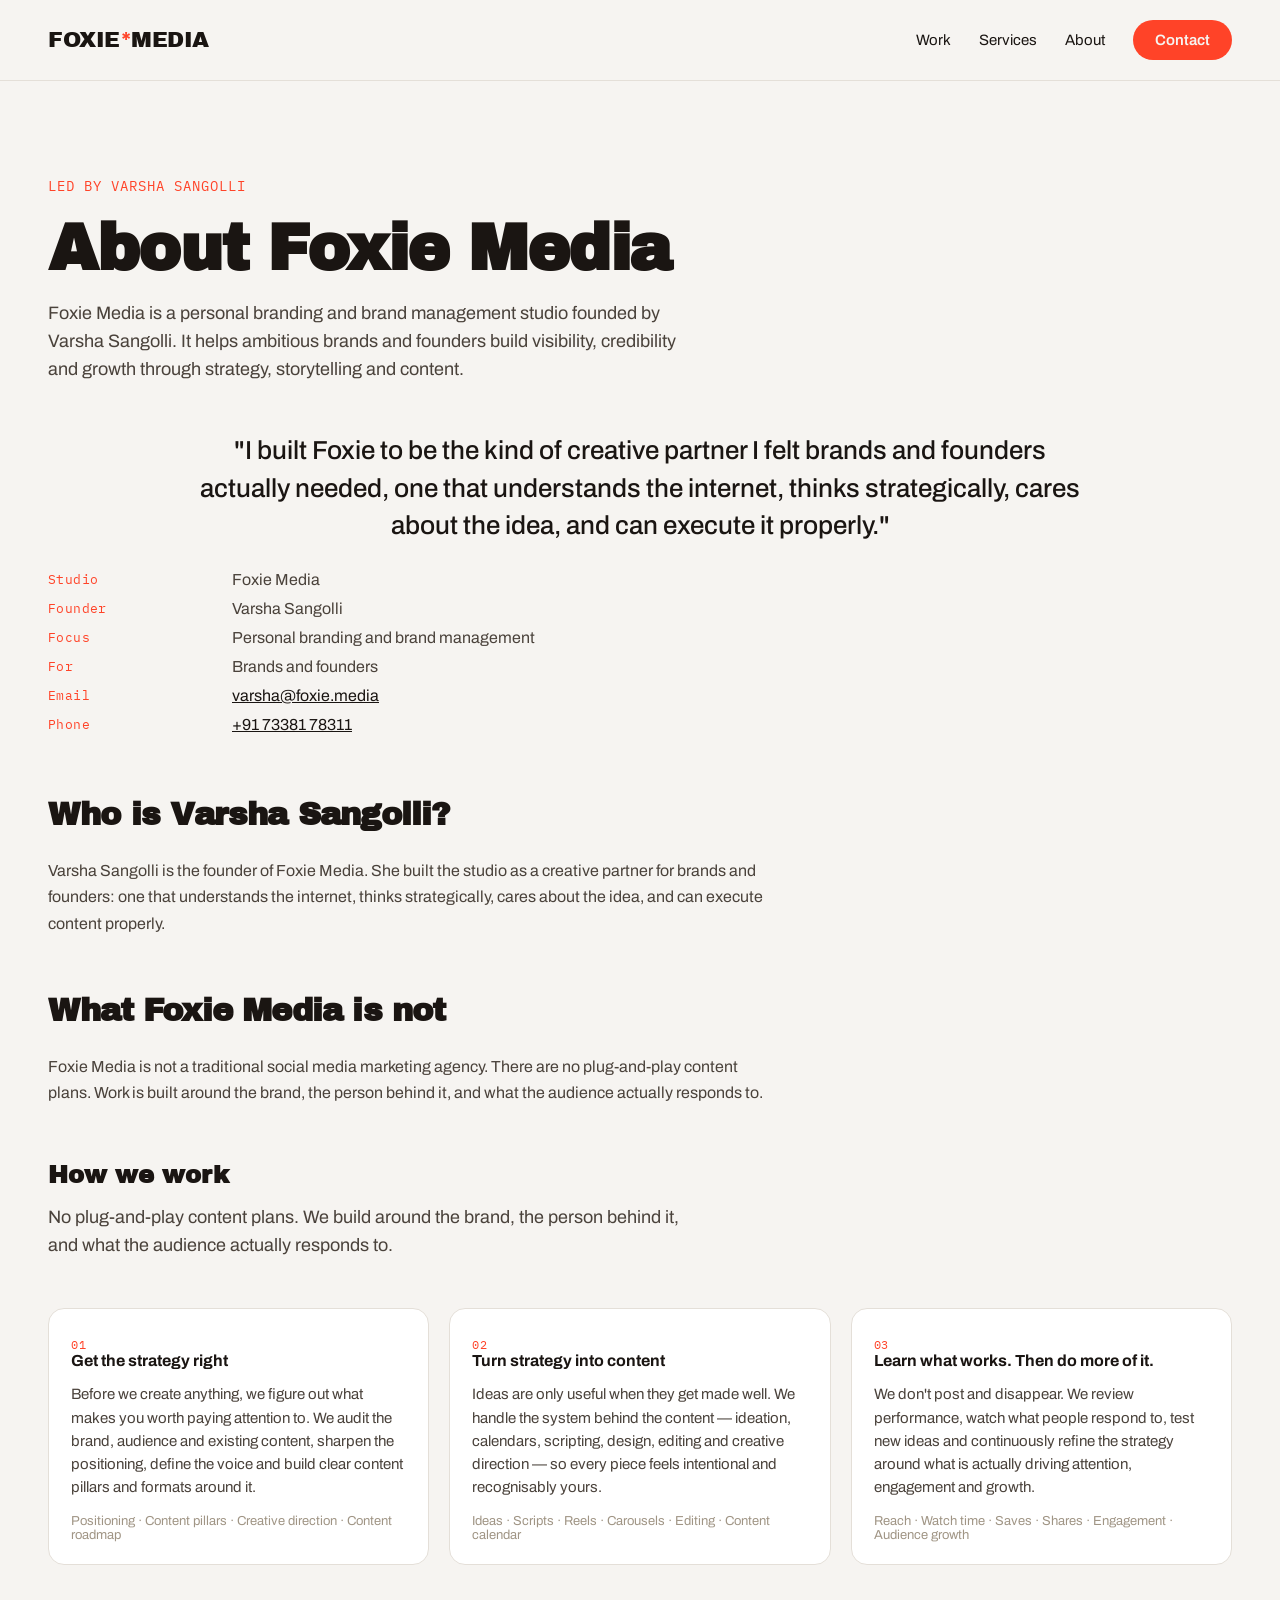
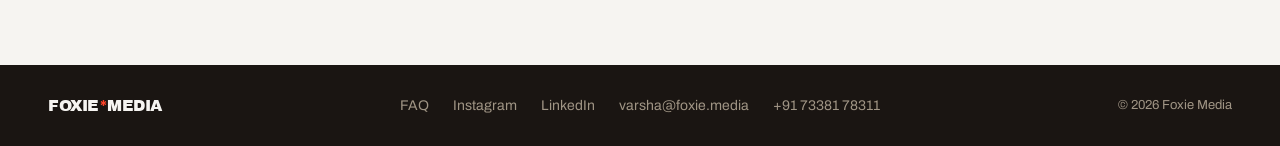
==== about.html @ 36aacd55 "Add answer-engine and generative-engine signals so AI search can cite Foxie Media. Co-authored-by: C" ====
<!DOCTYPE html>
<html lang="en">
<head>
<meta charset="utf-8">
<meta name="viewport" content="width=device-width, initial-scale=1">
<title>About Foxie Media — Founded by Varsha Sangolli</title>
<meta name="description" content="Foxie Media is a personal branding and brand management studio founded by Varsha Sangolli. Strategy, storytelling and content for brands and founders.">
<meta name="robots" content="index, follow, max-snippet:-1, max-image-preview:large">
<meta name="author" content="Varsha Sangolli">
<link rel="canonical" href="https://foxie.media/about">
<link rel="alternate" type="text/plain" href="https://foxie.media/llms.txt" title="LLM briefing">
<meta property="og:type" content="profile">
<meta property="og:site_name" content="Foxie Media">
<meta property="og:locale" content="en_IN">
<meta property="og:title" content="About Foxie Media — Founded by Varsha Sangolli">
<meta property="og:description" content="Led by Varsha Sangolli. Strategy, storytelling and content for brands and founders.">
<meta property="og:url" content="https://foxie.media/about">
<meta property="og:image" content="https://foxie.media/og-image.png">
<meta name="twitter:card" content="summary_large_image">
<meta name="twitter:title" content="About Foxie Media — Founded by Varsha Sangolli">
<meta name="twitter:description" content="Led by Varsha Sangolli. Strategy, storytelling and content for brands and founders.">
<meta name="twitter:image" content="https://foxie.media/og-image.png">
<link rel="icon" type="image/png" sizes="192x192" href="/favicon.png">
<link rel="stylesheet" href="/site.css">
<link rel="preconnect" href="https://fonts.googleapis.com">
<link href="https://fonts.googleapis.com/css2?family=Archivo:wght@400;500;600&family=Archivo+Black&family=IBM+Plex+Mono:wght@400;500&display=swap" rel="stylesheet">
<script type="application/ld+json">
{
  "@context": "https://schema.org",
  "@graph": [
    {
      "@type": ["Organization", "ProfessionalService"],
      "@id": "https://foxie.media/#organization",
      "name": "Foxie Media",
      "url": "https://foxie.media/",
      "logo": "https://foxie.media/favicon.png",
      "email": "varsha@foxie.media",
      "telephone": "+917338178311",
      "description": "Foxie Media is a personal branding and brand management studio founded by Varsha Sangolli.",
      "founder": { "@id": "https://foxie.media/#varsha" },
      "sameAs": [
        "https://www.instagram.com/hey.varshh/",
        "https://www.linkedin.com/in/varsha-sangolli-177542349"
      ],
      "areaServed": { "@type": "Country", "name": "India" }
    },
    {
      "@type": "Person",
      "@id": "https://foxie.media/#varsha",
      "name": "Varsha Sangolli",
      "jobTitle": "Founder",
      "worksFor": { "@id": "https://foxie.media/#organization" },
      "url": "https://foxie.media/about",
      "email": "varsha@foxie.media",
      "sameAs": [
        "https://www.instagram.com/hey.varshh/",
        "https://www.linkedin.com/in/varsha-sangolli-177542349"
      ],
      "description": "Varsha Sangolli is the founder of Foxie Media, a personal branding and brand management studio that helps brands and founders build visibility through strategy, storytelling and content.",
      "knowsAbout": ["Personal branding", "Brand management", "Content strategy", "Creative direction"]
    },
    {
      "@type": "AboutPage",
      "@id": "https://foxie.media/about#page",
      "url": "https://foxie.media/about",
      "name": "About Foxie Media",
      "mainEntity": { "@id": "https://foxie.media/#organization" },
      "about": [
        { "@id": "https://foxie.media/#organization" },
        { "@id": "https://foxie.media/#varsha" }
      ]
    },
    {
      "@type": "BreadcrumbList",
      "itemListElement": [
        { "@type": "ListItem", "position": 1, "name": "Home", "item": "https://foxie.media/" },
        { "@type": "ListItem", "position": 2, "name": "About", "item": "https://foxie.media/about" }
      ]
    }
  ]
}
</script>
</head>
<body>
<nav>
  <a class="brand" href="/">FOXIE<span class="star">*</span>MEDIA</a>
  <div class="nav-links">
    <a class="hide-sm" href="/#work">Work</a>
    <a class="hide-sm" href="/#services">Services</a>
    <a href="/#about">About</a>
    <a class="btn btn-coral" href="/#contact">Contact</a>
  </div>
</nav>
<main class="page">
  <p class="kicker">LED BY VARSHA SANGOLLI</p>
  <h1>About Foxie Media</h1>
  <p class="lead">Foxie Media is a personal branding and brand management studio founded by Varsha Sangolli. It helps ambitious brands and founders build visibility, credibility and growth through strategy, storytelling and content.</p>
  <section class="quote" style="padding:0">
    <p>"I built Foxie to be the kind of creative partner I felt brands and founders actually needed, one that understands the internet, thinks strategically, cares about the idea, and can execute it properly."</p>
  </section>
  <dl class="facts">
    <dt>Studio</dt>
    <dd>Foxie Media</dd>
    <dt>Founder</dt>
    <dd>Varsha Sangolli</dd>
    <dt>Focus</dt>
    <dd>Personal branding and brand management</dd>
    <dt>For</dt>
    <dd>Brands and founders</dd>
    <dt>Email</dt>
    <dd><a href="mailto:varsha@foxie.media">varsha@foxie.media</a></dd>
    <dt>Phone</dt>
    <dd><a href="tel:+917338178311">+91 73381 78311</a></dd>
  </dl>
  <div class="prose">
    <h2>Who is Varsha Sangolli?</h2>
    <p>Varsha Sangolli is the founder of Foxie Media. She built the studio as a creative partner for brands and founders: one that understands the internet, thinks strategically, cares about the idea, and can execute content properly.</p>
    <h2>What Foxie Media is not</h2>
    <p>Foxie Media is not a traditional social media marketing agency. There are no plug-and-play content plans. Work is built around the brand, the person behind it, and what the audience actually responds to.</p>
  </div>
  <h2 style="font-family:'Archivo Black',sans-serif;margin:56px 0 16px">How we work</h2>
  <p class="lead">No plug-and-play content plans. We build around the brand, the person behind it, and what the audience actually responds to.</p>
  <div class="grid">
    <div class="card"><div class="card-body"><div class="kind">01</div><strong>Get the strategy right</strong><p>Before we create anything, we figure out what makes you worth paying attention to. We audit the brand, audience and existing content, sharpen the positioning, define the voice and build clear content pillars and formats around it.</p><div class="tags">Positioning · Content pillars · Creative direction · Content roadmap</div></div></div>
    <div class="card"><div class="card-body"><div class="kind">02</div><strong>Turn strategy into content</strong><p>Ideas are only useful when they get made well. We handle the system behind the content — ideation, calendars, scripting, design, editing and creative direction — so every piece feels intentional and recognisably yours.</p><div class="tags">Ideas · Scripts · Reels · Carousels · Editing · Content calendar</div></div></div>
    <div class="card"><div class="card-body"><div class="kind">03</div><strong>Learn what works. Then do more of it.</strong><p>We don't post and disappear. We review performance, watch what people respond to, test new ideas and continuously refine the strategy around what is actually driving attention, engagement and growth.</p><div class="tags">Reach · Watch time · Saves · Shares · Engagement · Audience growth</div></div></div>
  </div>
</main>
<footer>
  <a class="brand" href="/" style="color:#f6f4f1;font-size:16px">FOXIE<span class="star">*</span>MEDIA</a>
  <div class="foot-links">
    <a href="/faq">FAQ</a>
    <a href="https://www.instagram.com/hey.varshh/">Instagram</a>
    <a href="https://www.linkedin.com/in/varsha-sangolli-177542349">LinkedIn</a>
    <a href="mailto:varsha@foxie.media">varsha@foxie.media</a>
    <a href="tel:+917338178311">+91 73381 78311</a>
  </div>
  <div style="font-size:13px">© 2026 Foxie Media</div>
</footer>
</body>
</html>
---- site.css ----
body { margin: 0; background: #f6f4f1; font-family: Archivo, sans-serif; color: #1a1512; min-width: 320px; }
a { color: #1a1512; }
a:hover { color: #ff4328; }
.wrap { max-width: 1200px; margin: 0 auto; padding: 0 clamp(20px, 5vw, 48px); }
nav { display: flex; align-items: center; justify-content: space-between; gap: 16px; padding: 20px clamp(20px, 5vw, 48px); border-bottom: 1px solid #e4dfd8; position: sticky; top: 0; background: #f6f4f1; z-index: 10; }
.brand { font-family: 'Archivo Black', sans-serif; font-size: 22px; letter-spacing: -0.5px; white-space: nowrap; text-decoration: none; color: #1a1512; }
.star { color: #ff4328; }
.nav-links { display: flex; align-items: center; gap: clamp(14px, 3vw, 28px); }
.nav-links a { text-decoration: none; font-size: 15px; }
.btn { text-decoration: none; border-radius: 999px; font-weight: 600; display: inline-block; }
.btn-coral { background: #ff4328; color: #f6f4f1; padding: 12px 22px; font-size: 15px; }
.btn-coral:hover { background: #1a1512; color: #f6f4f1; }
.btn-dark { background: #1a1512; color: #f6f4f1; padding: 18px 34px; font-size: 17px; }
.btn-dark:hover { background: #ff4328; color: #f6f4f1; }
.page { padding: clamp(56px, 8vw, 96px) clamp(20px, 5vw, 48px) clamp(60px, 9vw, 100px); max-width: 1200px; margin: 0 auto; }
.kicker { font-family: 'IBM Plex Mono', monospace; font-size: 14px; color: #ff4328; margin: 0 0 20px; letter-spacing: 1px; }
h1 { font-family: 'Archivo Black', sans-serif; font-size: clamp(36px, 5vw, 64px); letter-spacing: -1.5px; line-height: 1.05; margin: 0 0 18px; }
.lead { font-size: 18px; color: #4a423b; max-width: 640px; line-height: 1.55; margin: 0 0 48px; }
.grid { display: grid; grid-template-columns: repeat(auto-fit, minmax(min(280px, 100%), 1fr)); gap: 20px; }
.card { background: #fff; border: 1px solid #e4dfd8; border-radius: 16px; overflow: hidden; text-decoration: none; color: #1a1512; display: flex; flex-direction: column; }
.card:hover { border-color: #ff4328; }
.card img { width: 100%; height: 100%; object-fit: cover; position: absolute; inset: 0; }
.thumb { aspect-ratio: 4/3; background: #efeae3; position: relative; overflow: hidden; }
.card-body { padding: 22px; display: flex; flex-direction: column; flex: 1; }
.card-top { display: flex; justify-content: space-between; gap: 8px; }
.card-top strong { font-size: 18px; }
.meta { font-family: 'IBM Plex Mono', monospace; font-size: 13px; color: #a09585; }
.kind { font-family: 'IBM Plex Mono', monospace; font-size: 12px; color: #ff4328; letter-spacing: 0.6px; margin-top: 6px; }
.card-body p { font-size: 15px; line-height: 1.55; color: #4a423b; margin: 14px 0 0; }
.result { font-family: 'IBM Plex Mono', monospace; font-size: 13px; color: #ff4328; margin-top: 14px; }
.tags { font-size: 13px; color: #a09585; margin-top: 14px; }
.cta { font-size: 14px; font-weight: 600; margin-top: auto; padding-top: 18px; }
.panel { background: #1a1512; color: #f6f4f1; padding: clamp(56px, 8vw, 96px) clamp(20px, 5vw, 48px); }
.panel-inner { max-width: 1200px; margin: 0 auto; }
.two { display: grid; grid-template-columns: repeat(auto-fit, minmax(min(320px, 100%), 1fr)); gap: 24px; }
.box { border: 1px solid #3d352d; border-radius: 20px; padding: 40px; }
.box h2 { font-family: 'Archivo Black', sans-serif; font-size: 28px; margin: 0 0 16px; }
.box p { font-size: 16px; line-height: 1.6; color: #c9c0b5; margin: 0 0 24px; }
.box ul { margin: 0; padding: 0; list-style: none; display: grid; gap: 10px; }
.quote { max-width: 900px; margin: 0 auto; text-align: center; padding: clamp(40px, 8vw, 80px) clamp(20px, 5vw, 48px); }
.quote p { font-size: clamp(20px, 2.6vw, 26px); line-height: 1.45; font-weight: 500; }
.contact { background: #ff4328; color: #f6f4f1; padding: clamp(60px, 10vw, 110px) clamp(20px, 5vw, 48px); text-align: center; }
.contact h1, .contact h2 { color: #f6f4f1; }
footer { background: #1a1512; color: #a09585; padding: 32px clamp(20px, 5vw, 48px); display: flex; justify-content: space-between; align-items: center; flex-wrap: wrap; gap: 16px; }
footer a { color: #a09585; text-decoration: none; }
footer a:hover { color: #f6f4f1; }
.foot-links { display: flex; gap: 24px; font-size: 14px; }
.facts { display: grid; grid-template-columns: 160px 1fr; gap: 12px 24px; margin: 0 0 56px; max-width: 720px; font-size: 16px; }
.facts dt { font-family: 'IBM Plex Mono', monospace; font-size: 13px; color: #ff4328; letter-spacing: 0.4px; }
.facts dd { margin: 0; color: #4a423b; }
.prose { font-size: 16px; line-height: 1.65; color: #4a423b; max-width: 720px; }
.prose p { margin: 0 0 16px; }
.prose h2 { font-family: 'Archivo Black', sans-serif; font-size: clamp(24px, 3.5vw, 32px); letter-spacing: -0.8px; color: #1a1512; margin: 48px 0 16px; }
.faq { margin-top: 72px; max-width: 800px; }
.faq h2 { font-family: 'Archivo Black', sans-serif; font-size: clamp(28px, 4vw, 40px); letter-spacing: -1px; margin: 0 0 8px; }
.faq .lead { margin-bottom: 28px; }
.faq-item { border-top: 1px solid #e4dfd8; padding: 22px 0; }
.faq-item:last-child { border-bottom: 1px solid #e4dfd8; }
.faq-item h2, .faq-item h3 { font-size: 18px; margin: 0 0 10px; font-family: Archivo, sans-serif; font-weight: 600; letter-spacing: 0; }
.faq-item p { margin: 0; color: #4a423b; line-height: 1.6; font-size: 16px; }
@media (max-width: 620px) {
  .hide-sm { display: none; }
  .facts { grid-template-columns: 1fr; gap: 4px 0; }
  .facts dt { margin-top: 12px; }
}
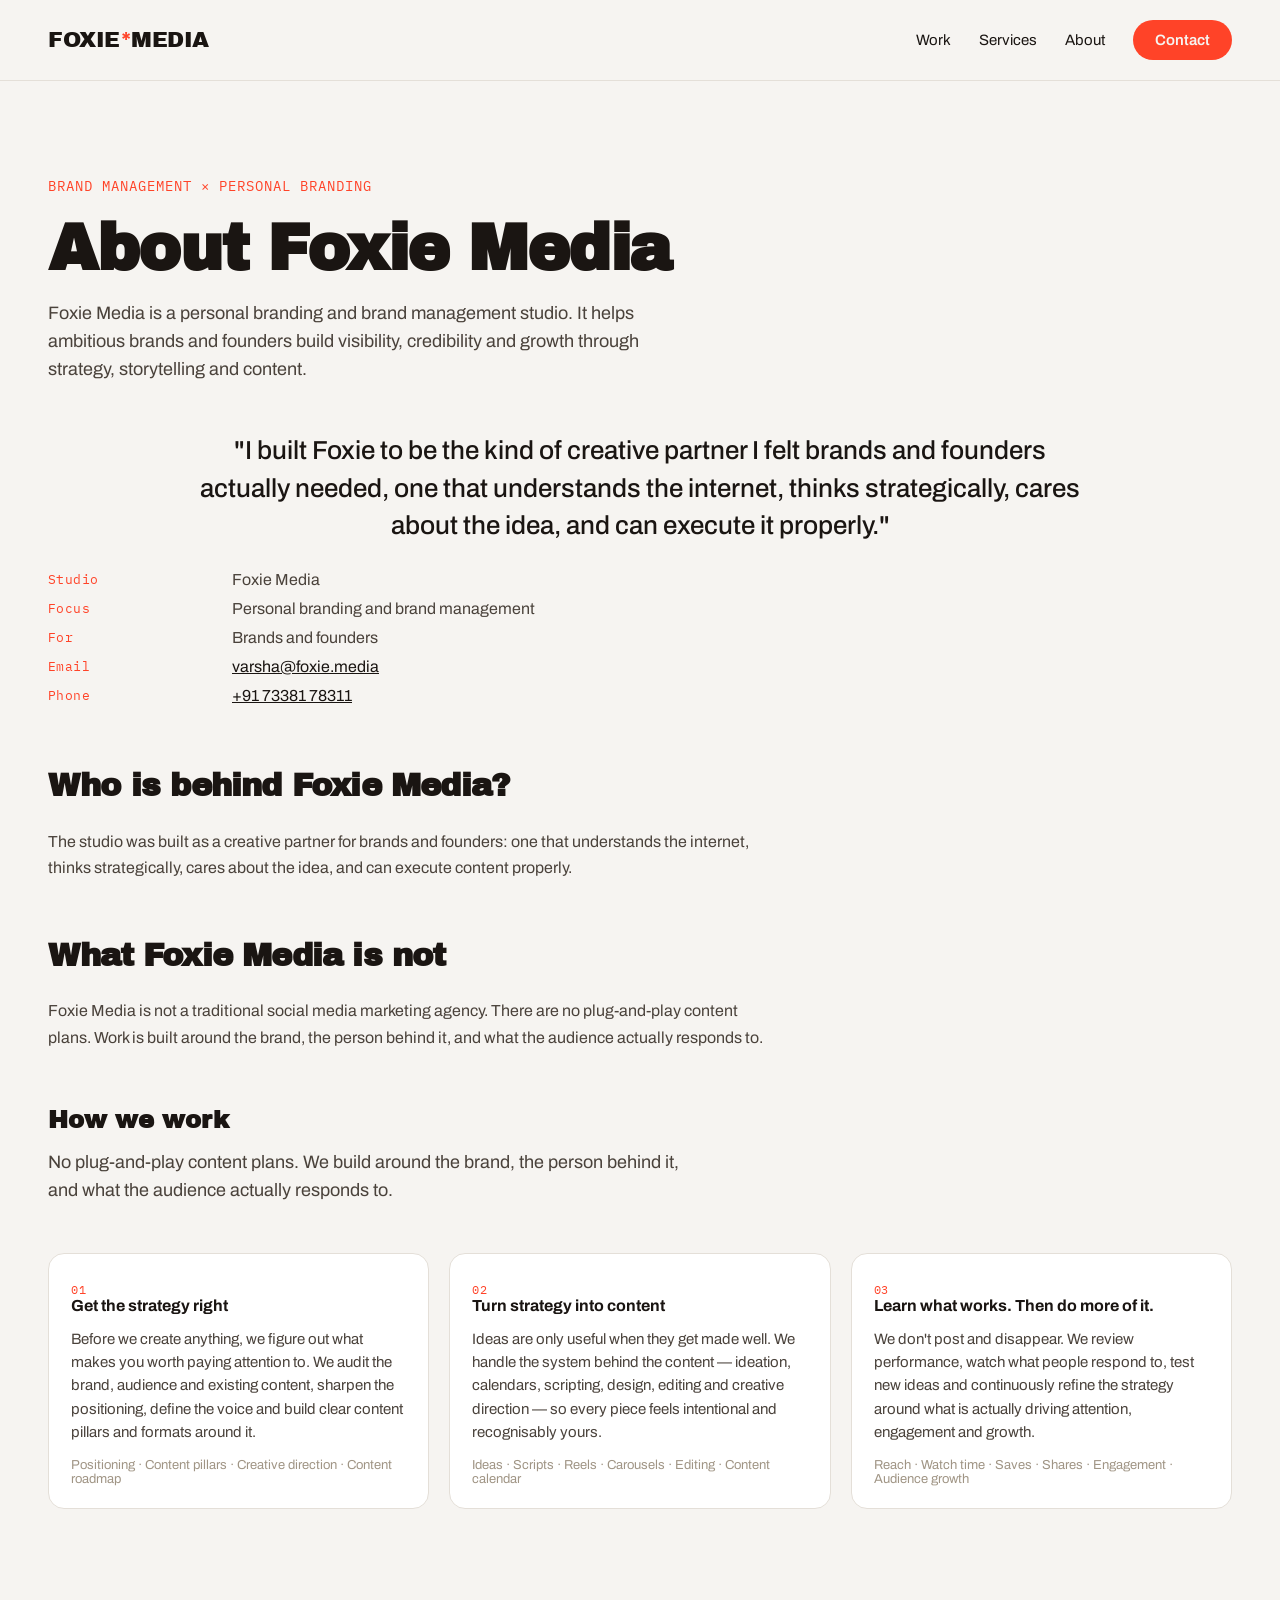
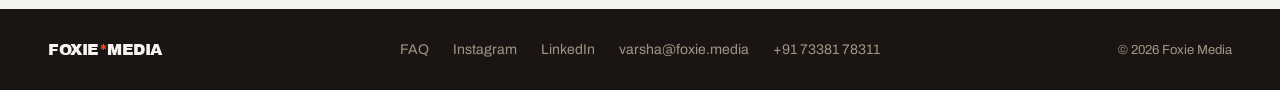
==== commit 54001de0: "Add behind-the-scenes, client reel and AI sections; trim founder mentions Homepage gains three secti" ====
--- a/about.html
+++ b/about.html
@@ -92,17 +92,15 @@
   </div>
 </nav>
 <main class="page">
-  <p class="kicker">LED BY VARSHA SANGOLLI</p>
+  <p class="kicker">BRAND MANAGEMENT × PERSONAL BRANDING</p>
   <h1>About Foxie Media</h1>
-  <p class="lead">Foxie Media is a personal branding and brand management studio founded by Varsha Sangolli. It helps ambitious brands and founders build visibility, credibility and growth through strategy, storytelling and content.</p>
+  <p class="lead">Foxie Media is a personal branding and brand management studio. It helps ambitious brands and founders build visibility, credibility and growth through strategy, storytelling and content.</p>
   <section class="quote" style="padding:0">
     <p>"I built Foxie to be the kind of creative partner I felt brands and founders actually needed, one that understands the internet, thinks strategically, cares about the idea, and can execute it properly."</p>
   </section>
   <dl class="facts">
     <dt>Studio</dt>
     <dd>Foxie Media</dd>
-    <dt>Founder</dt>
-    <dd>Varsha Sangolli</dd>
     <dt>Focus</dt>
     <dd>Personal branding and brand management</dd>
     <dt>For</dt>
@@ -113,8 +111,8 @@
     <dd><a href="tel:+917338178311">+91 73381 78311</a></dd>
   </dl>
   <div class="prose">
-    <h2>Who is Varsha Sangolli?</h2>
-    <p>Varsha Sangolli is the founder of Foxie Media. She built the studio as a creative partner for brands and founders: one that understands the internet, thinks strategically, cares about the idea, and can execute content properly.</p>
+    <h2>Who is behind Foxie Media?</h2>
+    <p>The studio was built as a creative partner for brands and founders: one that understands the internet, thinks strategically, cares about the idea, and can execute content properly.</p>
     <h2>What Foxie Media is not</h2>
     <p>Foxie Media is not a traditional social media marketing agency. There are no plug-and-play content plans. Work is built around the brand, the person behind it, and what the audience actually responds to.</p>
   </div>
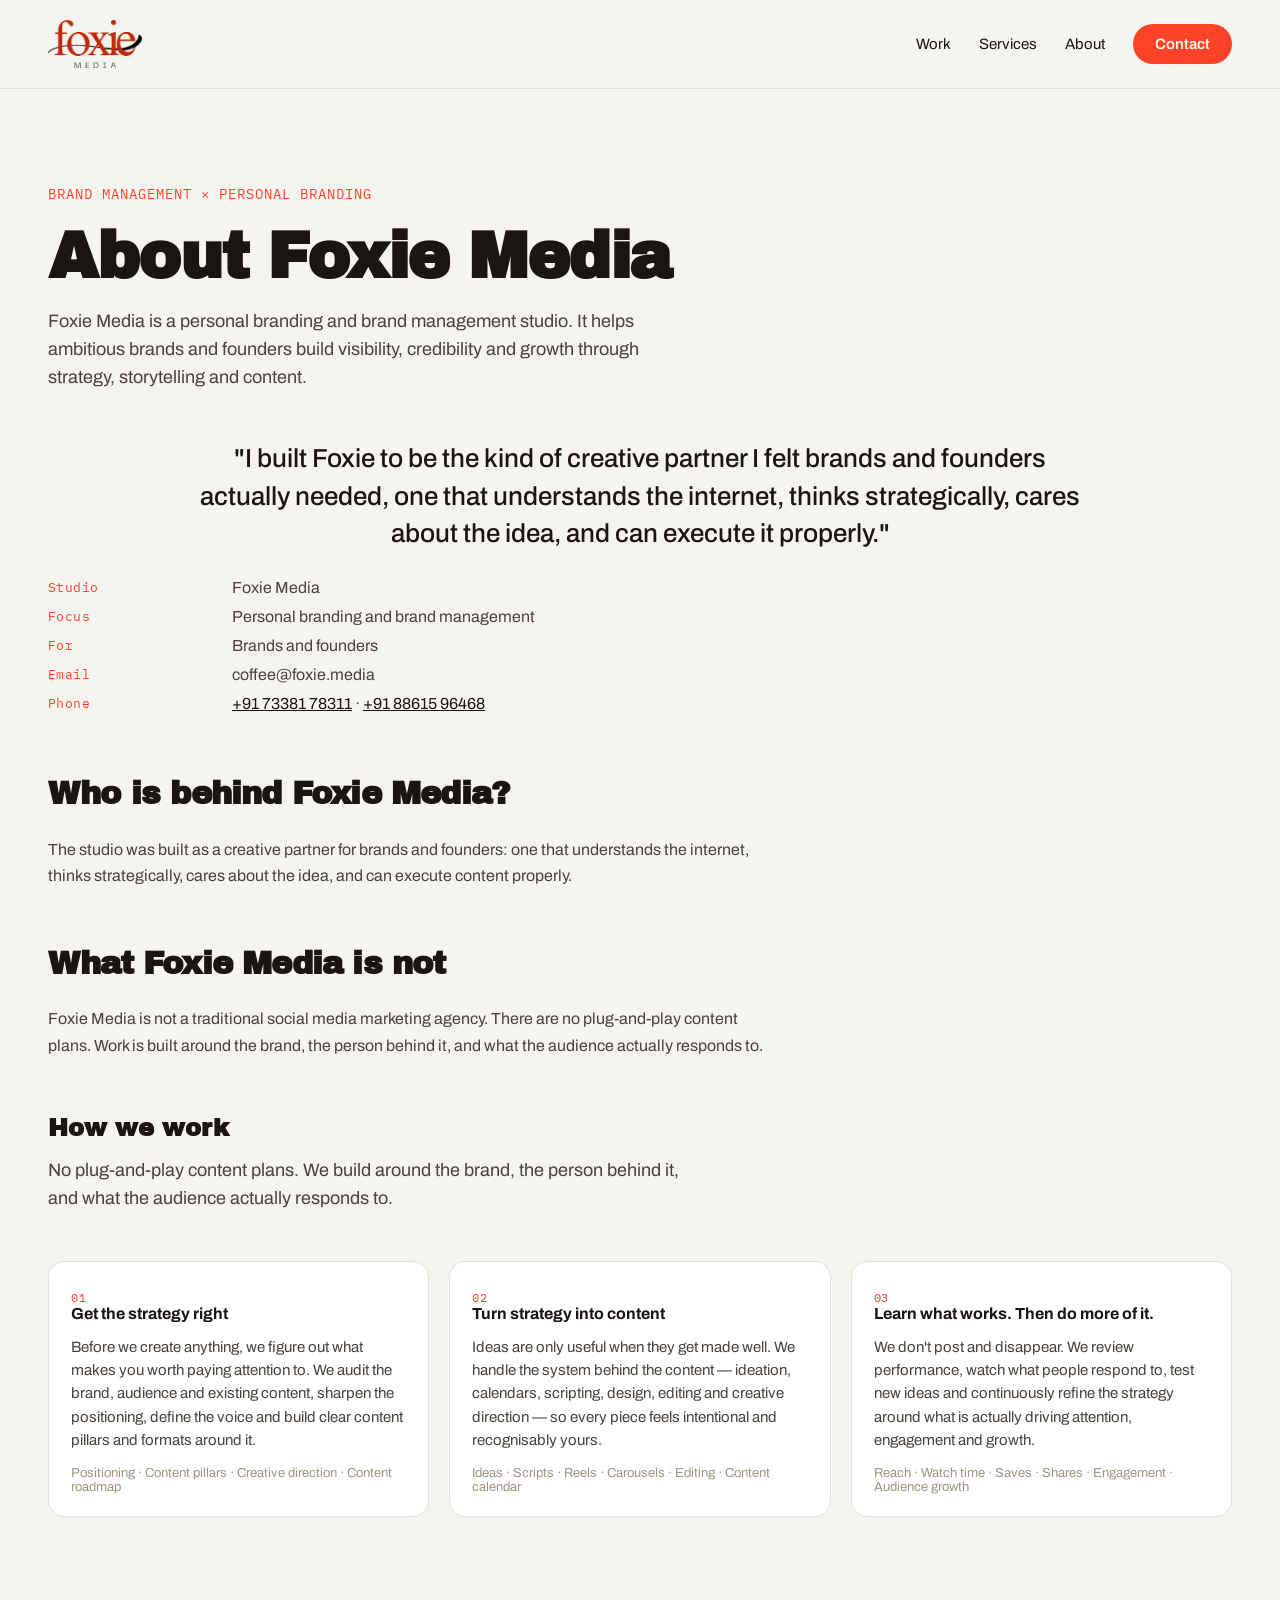
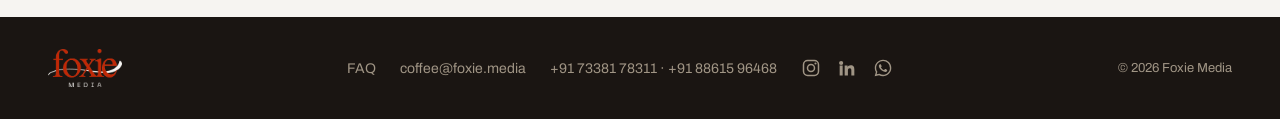
==== commit ed21b5c9: "Replace CTAs with a WhatsApp contact form; new logo and favicon The "Start a project" button was a m" ====
--- a/about.html
+++ b/about.html
@@ -34,8 +34,8 @@
       "name": "Foxie Media",
       "url": "https://foxie.media/",
       "logo": "https://foxie.media/favicon.png",
-      "email": "varsha@foxie.media",
-      "telephone": "+917338178311",
+      "email": "coffee@foxie.media",
+      "telephone": ["+917338178311", "+918861596468"],
       "description": "Foxie Media is a personal branding and brand management studio founded by Varsha Sangolli.",
       "founder": { "@id": "https://foxie.media/#varsha" },
       "sameAs": [
@@ -51,7 +51,7 @@
       "jobTitle": "Founder",
       "worksFor": { "@id": "https://foxie.media/#organization" },
       "url": "https://foxie.media/about",
-      "email": "varsha@foxie.media",
+      "email": "coffee@foxie.media",
       "sameAs": [
         "https://www.instagram.com/hey.varshh/",
         "https://www.linkedin.com/in/varsha-sangolli-177542349"
@@ -83,7 +83,7 @@
 </head>
 <body>
 <nav>
-  <a class="brand" href="/">FOXIE<span class="star">*</span>MEDIA</a>
+  <a class="brand" href="/" aria-label="Foxie Media"><img src="/assets/logo-foxie.png" alt="Foxie Media"></a>
   <div class="nav-links">
     <a class="hide-sm" href="/#work">Work</a>
     <a class="hide-sm" href="/#services">Services</a>
@@ -106,9 +106,9 @@
     <dt>For</dt>
     <dd>Brands and founders</dd>
     <dt>Email</dt>
-    <dd><a href="mailto:varsha@foxie.media">varsha@foxie.media</a></dd>
+    <dd>coffee@foxie.media</dd>
     <dt>Phone</dt>
-    <dd><a href="tel:+917338178311">+91 73381 78311</a></dd>
+    <dd><a href="tel:+917338178311">+91 73381 78311</a> · <a href="tel:+918861596468">+91 88615 96468</a></dd>
   </dl>
   <div class="prose">
     <h2>Who is behind Foxie Media?</h2>
@@ -125,13 +125,12 @@
   </div>
 </main>
 <footer>
-  <a class="brand" href="/" style="color:#f6f4f1;font-size:16px">FOXIE<span class="star">*</span>MEDIA</a>
+  <a class="brand" href="/" aria-label="Foxie Media"><img src="/assets/logo-foxie-light.png" alt="Foxie Media"></a>
   <div class="foot-links">
     <a href="/faq">FAQ</a>
-    <a href="https://www.instagram.com/hey.varshh/">Instagram</a>
-    <a href="https://www.linkedin.com/in/varsha-sangolli-177542349">LinkedIn</a>
-    <a href="mailto:varsha@foxie.media">varsha@foxie.media</a>
-    <a href="tel:+917338178311">+91 73381 78311</a>
+    <span>coffee@foxie.media</span>
+    <span class="foot-phones"><a href="tel:+917338178311">+91 73381 78311</a> · <a href="tel:+918861596468">+91 88615 96468</a></span>
+    <span class="socials"><a href="https://www.instagram.com/hey.varshh/" target="_blank" rel="noopener" aria-label="Foxie Media on Instagram" title="Instagram"><svg viewBox="0 0 24 24" aria-hidden="true" focusable="false"><rect x="3" y="3" width="18" height="18" rx="5" fill="none" stroke="currentColor" stroke-width="1.8"/><circle cx="12" cy="12" r="4.2" fill="none" stroke="currentColor" stroke-width="1.8"/><circle cx="17.4" cy="6.6" r="1.3" fill="currentColor"/></svg></a><a href="https://www.linkedin.com/in/varsha-sangolli-177542349" target="_blank" rel="noopener" aria-label="Foxie Media on LinkedIn" title="LinkedIn"><svg viewBox="0 0 24 24" aria-hidden="true" focusable="false"><path fill="currentColor" d="M4.98 3.5a2.5 2.5 0 1 1 0 5 2.5 2.5 0 0 1 0-5zM3.2 9h3.6v12H3.2zM9.2 9h3.45v1.65h.05c.5-.9 1.75-1.9 3.6-1.9 3.85 0 4.5 2.2 4.5 5.15V21h-3.6v-5.6c0-1.35-.03-3.1-1.9-3.1-1.9 0-2.2 1.45-2.2 2.99V21H9.2z"/></svg></a><a href="https://wa.me/917338178311" target="_blank" rel="noopener" aria-label="Message Foxie Media on WhatsApp" title="WhatsApp"><svg viewBox="0 0 24 24" aria-hidden="true" focusable="false"><path fill="currentColor" d="M12.04 2C6.58 2 2.13 6.45 2.13 11.91c0 1.75.46 3.45 1.32 4.95L2 22l5.25-1.38a9.9 9.9 0 0 0 4.79 1.22c5.46 0 9.91-4.45 9.91-9.91 0-2.65-1.03-5.14-2.9-7.01A9.82 9.82 0 0 0 12.04 2zm0 18.15a8.2 8.2 0 0 1-4.2-1.15l-.3-.18-3.12.82.83-3.04-.2-.31a8.16 8.16 0 0 1-1.26-4.38c0-4.54 3.7-8.23 8.25-8.23 2.2 0 4.27.86 5.83 2.42a8.19 8.19 0 0 1 2.41 5.82c0 4.54-3.7 8.23-8.24 8.23zm4.52-6.16c-.25-.12-1.47-.72-1.69-.81-.23-.08-.39-.12-.56.13-.16.24-.64.8-.79.97-.14.16-.29.18-.54.06-.25-.13-1.05-.39-1.99-1.23-.74-.66-1.23-1.47-1.38-1.72-.14-.25-.01-.38.11-.5.11-.11.25-.29.37-.43.13-.15.17-.25.25-.41.08-.17.04-.31-.02-.43-.06-.12-.56-1.34-.76-1.84-.2-.48-.4-.42-.56-.43h-.48c-.17 0-.43.06-.66.31-.22.25-.86.85-.86 2.07 0 1.22.89 2.4 1.01 2.56.12.17 1.75 2.67 4.23 3.74.59.26 1.05.41 1.41.52.59.19 1.13.16 1.56.1.48-.07 1.47-.6 1.68-1.18.21-.58.21-1.07.14-1.18-.06-.1-.22-.17-.47-.29z"/></svg></a></span>
   </div>
   <div style="font-size:13px">© 2026 Foxie Media</div>
 </footer>
--- a/site.css
+++ b/site.css
@@ -63,3 +63,47 @@
   .facts { grid-template-columns: 1fr; gap: 4px 0; }
   .facts dt { margin-top: 12px; }
 }
+
+/* Contact form: collects the details, hands off to WhatsApp */
+.wa-form { max-width: 620px; margin: 0 auto; text-align: left; }
+.wa-row { display: grid; grid-template-columns: 1fr 1fr; gap: 16px; }
+@media (max-width: 560px) { .wa-row { grid-template-columns: 1fr; } }
+.wa-field { display: block; margin: 0 0 16px; }
+.wa-field > span, .wa-field > legend { display: block; font-family: 'IBM Plex Mono', monospace; font-size: 12px; letter-spacing: 1px; text-transform: uppercase; opacity: .85; margin: 0 0 8px; padding: 0; }
+.wa-field input[type="text"], .wa-field input[type="tel"], .wa-field textarea {
+  width: 100%; box-sizing: border-box; font: inherit; font-size: 16px; color: #1a1512;
+  background: #fff; border: 2px solid transparent; border-radius: 14px; padding: 14px 16px;
+}
+.wa-field textarea { resize: vertical; min-height: 88px; }
+.wa-field input::placeholder, .wa-field textarea::placeholder { color: #a09585; }
+.wa-field input:focus, .wa-field textarea:focus { outline: none; border-color: #1a1512; }
+.wa-field.is-invalid input, .wa-field.is-invalid textarea { border-color: #1a1512; box-shadow: 0 0 0 3px rgba(26,21,18,.25); }
+.wa-choice { border: 0; padding: 0; margin: 0 0 16px; }
+.wa-choice label { display: inline-flex; align-items: center; gap: 8px; margin-right: 20px; font-size: 16px; cursor: pointer; }
+.wa-choice input { accent-color: #1a1512; width: 18px; height: 18px; }
+.wa-error { margin: 0 0 14px; font-size: 15px; font-weight: 600; }
+.wa-submit { font: inherit; font-size: 18px; font-weight: 600; cursor: pointer; border: 0; background: #1a1512; color: #f6f4f1; padding: 18px 40px; border-radius: 999px; }
+.wa-submit:hover { background: #f6f4f1; color: #ff4328; }
+.wa-note { font-size: 13px; opacity: .8; margin: 14px 0 0; }
+
+/* Brand logo */
+.brand { display: inline-flex; align-items: center; line-height: 0; }
+.brand img { height: 48px; width: auto; display: block; }
+footer .brand img { height: 38px; }
+/* Social icons: recognisable marks rather than word labels */
+.socials { display: inline-flex; align-items: center; gap: 16px; }
+.socials a { display: inline-flex; color: inherit; }
+.socials svg { width: 20px; height: 20px; display: block; }
+.socials a:hover { color: #f6f4f1; }
+.facts .socials a { color: #4a423b; }
+.facts .socials a:hover { color: #ff4328; }
+.foot-links { flex-wrap: wrap; align-items: center; row-gap: 12px; }
+.foot-phones a { white-space: nowrap; }
+@media (max-width: 760px) {
+  .brand img { height: 34px; }
+  footer .brand img { height: 30px; }
+  footer { justify-content: center; text-align: center; }
+  .foot-links { justify-content: center; gap: 16px; }
+  .facts { grid-template-columns: 1fr; gap: 4px 0; }
+  .facts dt { margin-top: 14px; }
+}
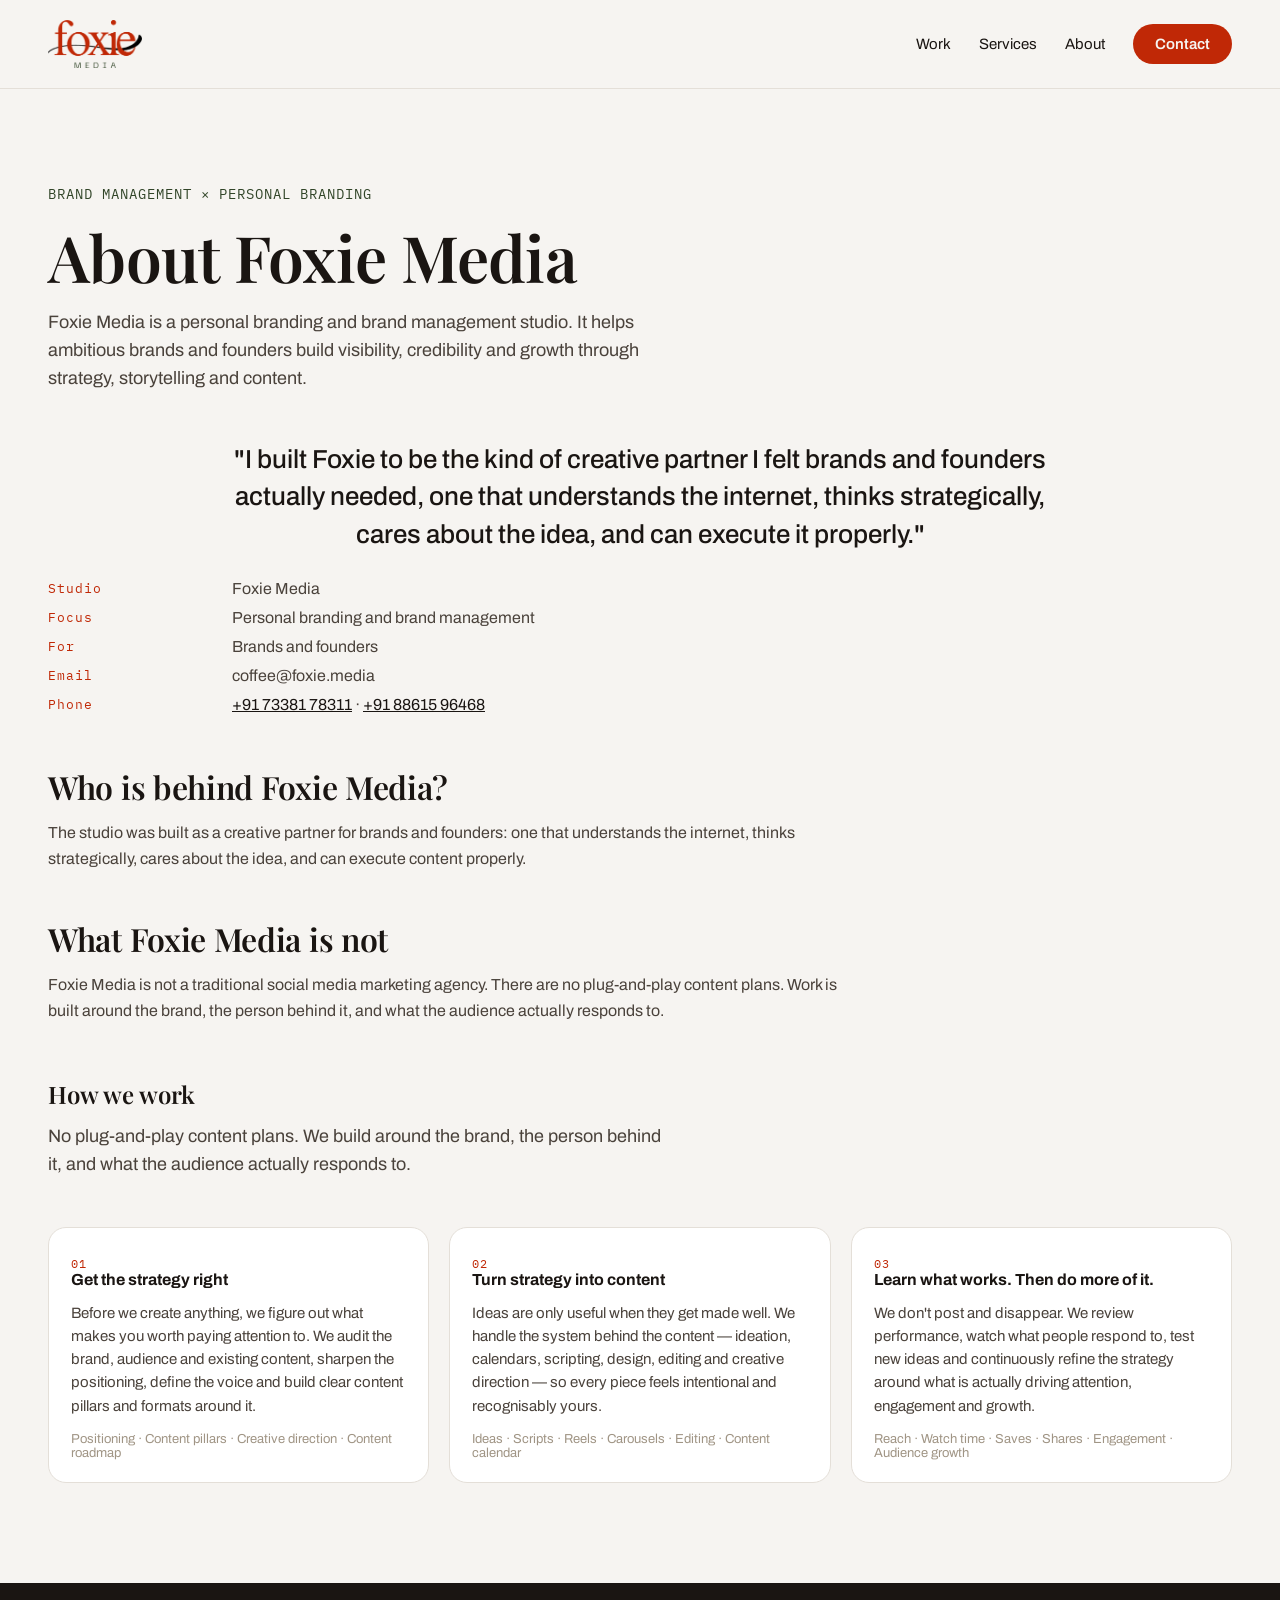
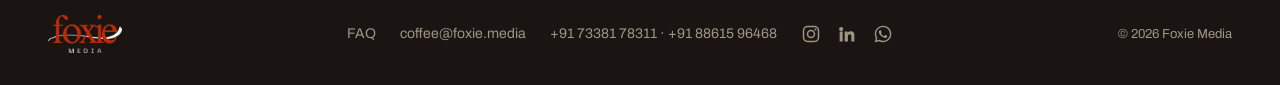
==== commit 69fc1373: "Serif display type from the logo; slow the strips; fix tokenised media queries The logo is a high-co" ====
--- a/about.html
+++ b/about.html
@@ -23,7 +23,7 @@
 <link rel="icon" type="image/png" sizes="192x192" href="/favicon.png">
 <link rel="stylesheet" href="/site.css">
 <link rel="preconnect" href="https://fonts.googleapis.com">
-<link href="https://fonts.googleapis.com/css2?family=Archivo:wght@400;500;600&family=Archivo+Black&family=IBM+Plex+Mono:wght@400;500&display=swap" rel="stylesheet">
+<link href="https://fonts.googleapis.com/css2?family=Archivo:wght@400;500;600&family=Playfair+Display:wght@500;600;700&family=IBM+Plex+Mono:wght@400;500&display=swap" rel="stylesheet">
 <script type="application/ld+json">
 {
   "@context": "https://schema.org",
@@ -108,7 +108,7 @@
     <dt>Email</dt>
     <dd>coffee@foxie.media</dd>
     <dt>Phone</dt>
-    <dd><a href="tel:+917338178311">+91 73381 78311</a> · <a href="tel:+918861596468">+91 88615 96468</a></dd>
+    <dd><a href="tel:+917338178311">+91 73381 78311</a><span class="sep"> · </span><a href="tel:+918861596468">+91 88615 96468</a></dd>
   </dl>
   <div class="prose">
     <h2>Who is behind Foxie Media?</h2>
@@ -116,7 +116,7 @@
     <h2>What Foxie Media is not</h2>
     <p>Foxie Media is not a traditional social media marketing agency. There are no plug-and-play content plans. Work is built around the brand, the person behind it, and what the audience actually responds to.</p>
   </div>
-  <h2 style="font-family:'Archivo Black',sans-serif;margin:56px 0 16px">How we work</h2>
+  <h2 style="font-family: 'Playfair Display', Georgia, 'Times New Roman', serif;margin:56px 0 16px">How we work</h2>
   <p class="lead">No plug-and-play content plans. We build around the brand, the person behind it, and what the audience actually responds to.</p>
   <div class="grid">
     <div class="card"><div class="card-body"><div class="kind">01</div><strong>Get the strategy right</strong><p>Before we create anything, we figure out what makes you worth paying attention to. We audit the brand, audience and existing content, sharpen the positioning, define the voice and build clear content pillars and formats around it.</p><div class="tags">Positioning · Content pillars · Creative direction · Content roadmap</div></div></div>
@@ -129,7 +129,7 @@
   <div class="foot-links">
     <a href="/faq">FAQ</a>
     <span>coffee@foxie.media</span>
-    <span class="foot-phones"><a href="tel:+917338178311">+91 73381 78311</a> · <a href="tel:+918861596468">+91 88615 96468</a></span>
+    <span class="foot-phones"><a href="tel:+917338178311">+91 73381 78311</a><span class="sep"> · </span><a href="tel:+918861596468">+91 88615 96468</a></span>
     <span class="socials"><a href="https://www.instagram.com/hey.varshh/" target="_blank" rel="noopener" aria-label="Foxie Media on Instagram" title="Instagram"><svg viewBox="0 0 24 24" aria-hidden="true" focusable="false"><rect x="3" y="3" width="18" height="18" rx="5" fill="none" stroke="currentColor" stroke-width="1.8"/><circle cx="12" cy="12" r="4.2" fill="none" stroke="currentColor" stroke-width="1.8"/><circle cx="17.4" cy="6.6" r="1.3" fill="currentColor"/></svg></a><a href="https://www.linkedin.com/in/varsha-sangolli-177542349" target="_blank" rel="noopener" aria-label="Foxie Media on LinkedIn" title="LinkedIn"><svg viewBox="0 0 24 24" aria-hidden="true" focusable="false"><path fill="currentColor" d="M4.98 3.5a2.5 2.5 0 1 1 0 5 2.5 2.5 0 0 1 0-5zM3.2 9h3.6v12H3.2zM9.2 9h3.45v1.65h.05c.5-.9 1.75-1.9 3.6-1.9 3.85 0 4.5 2.2 4.5 5.15V21h-3.6v-5.6c0-1.35-.03-3.1-1.9-3.1-1.9 0-2.2 1.45-2.2 2.99V21H9.2z"/></svg></a><a href="https://wa.me/917338178311" target="_blank" rel="noopener" aria-label="Message Foxie Media on WhatsApp" title="WhatsApp"><svg viewBox="0 0 24 24" aria-hidden="true" focusable="false"><path fill="currentColor" d="M12.04 2C6.58 2 2.13 6.45 2.13 11.91c0 1.75.46 3.45 1.32 4.95L2 22l5.25-1.38a9.9 9.9 0 0 0 4.79 1.22c5.46 0 9.91-4.45 9.91-9.91 0-2.65-1.03-5.14-2.9-7.01A9.82 9.82 0 0 0 12.04 2zm0 18.15a8.2 8.2 0 0 1-4.2-1.15l-.3-.18-3.12.82.83-3.04-.2-.31a8.16 8.16 0 0 1-1.26-4.38c0-4.54 3.7-8.23 8.25-8.23 2.2 0 4.27.86 5.83 2.42a8.19 8.19 0 0 1 2.41 5.82c0 4.54-3.7 8.23-8.24 8.23zm4.52-6.16c-.25-.12-1.47-.72-1.69-.81-.23-.08-.39-.12-.56.13-.16.24-.64.8-.79.97-.14.16-.29.18-.54.06-.25-.13-1.05-.39-1.99-1.23-.74-.66-1.23-1.47-1.38-1.72-.14-.25-.01-.38.11-.5.11-.11.25-.29.37-.43.13-.15.17-.25.25-.41.08-.17.04-.31-.02-.43-.06-.12-.56-1.34-.76-1.84-.2-.48-.4-.42-.56-.43h-.48c-.17 0-.43.06-.66.31-.22.25-.86.85-.86 2.07 0 1.22.89 2.4 1.01 2.56.12.17 1.75 2.67 4.23 3.74.59.26 1.05.41 1.41.52.59.19 1.13.16 1.56.1.48-.07 1.47-.6 1.68-1.18.21-.58.21-1.07.14-1.18-.06-.1-.22-.17-.47-.29z"/></svg></a></span>
   </div>
   <div style="font-size:13px">© 2026 Foxie Media</div>
--- a/site.css
+++ b/site.css
@@ -1,63 +1,103 @@
-body { margin: 0; background: #f6f4f1; font-family: Archivo, sans-serif; color: #1a1512; min-width: 320px; }
-a { color: #1a1512; }
-a:hover { color: #ff4328; }
-.wrap { max-width: 1200px; margin: 0 auto; padding: 0 clamp(20px, 5vw, 48px); }
-nav { display: flex; align-items: center; justify-content: space-between; gap: 16px; padding: 20px clamp(20px, 5vw, 48px); border-bottom: 1px solid #e4dfd8; position: sticky; top: 0; background: #f6f4f1; z-index: 10; }
-.brand { font-family: 'Archivo Black', sans-serif; font-size: 22px; letter-spacing: -0.5px; white-space: nowrap; text-decoration: none; color: #1a1512; }
-.star { color: #ff4328; }
+:root {
+  /* Ink & paper */
+  --ink: #1a1512;
+  --ink-soft: #4a423b;
+  --muted: #a09585;
+  --line: #e4dfd8;
+  --paper: #f6f4f1;
+  --paper-2: #efeae3;
+  /* On dark grounds */
+  --on-dark: #f6f4f1;
+  --on-dark-2: #c9c0b5;
+  /* Brand: the red from the logo, so the mark and the page agree */
+  --brand: #c02806;
+  --brand-deep: #9c2005;
+  --forest: #314528;
+  /* Radius scale */
+  --r-sm: 12px;
+  --r-md: 18px;
+  --r-lg: 24px;
+  --r-pill: 999px;
+  /* Section rhythm */
+  --sec-y: clamp(64px, 9vw, 104px);
+  --sec-x: clamp(20px, 5vw, 48px);
+  --hero-y: clamp(72px, 10vw, 118px);
+  /* Text measure */
+  --measure: 620px;
+  --measure-wide: 820px;
+  --container: 1200px;
+  /* Tracking scale */
+  --ls-display: -1.4px;
+  --ls-tight: -0.7px;
+  --ls-snug: -0.3px;
+  --ls-wide: 1px;
+  /* Motion */
+  --ease: cubic-bezier(.2,.7,.3,1);
+  --dur: .28s;
+}
+body { margin: 0; background: var(--paper); font-family: Archivo, sans-serif; color: var(--ink); min-width: 320px; }
+a { color: var(--ink); }
+a:hover { color: var(--brand); }
+.wrap { max-width: var(--container); margin: 0 auto; padding: 0 var(--sec-x); }
+nav { display: flex; align-items: center; justify-content: space-between; gap: 16px; padding: 20px clamp(20px, 5vw, 48px); border-bottom: 1px solid var(--line); position: sticky; top: 0; background: var(--paper); z-index: 10; }
+.brand { font-family: 'Playfair Display', Georgia, 'Times New Roman', serif; font-size: 22px; letter-spacing: var(--ls-snug); white-space: nowrap; text-decoration: none; color: var(--ink); }
+.star { color: var(--brand); }
 .nav-links { display: flex; align-items: center; gap: clamp(14px, 3vw, 28px); }
 .nav-links a { text-decoration: none; font-size: 15px; }
-.btn { text-decoration: none; border-radius: 999px; font-weight: 600; display: inline-block; }
-.btn-coral { background: #ff4328; color: #f6f4f1; padding: 12px 22px; font-size: 15px; }
-.btn-coral:hover { background: #1a1512; color: #f6f4f1; }
-.btn-dark { background: #1a1512; color: #f6f4f1; padding: 18px 34px; font-size: 17px; }
-.btn-dark:hover { background: #ff4328; color: #f6f4f1; }
-.page { padding: clamp(56px, 8vw, 96px) clamp(20px, 5vw, 48px) clamp(60px, 9vw, 100px); max-width: 1200px; margin: 0 auto; }
-.kicker { font-family: 'IBM Plex Mono', monospace; font-size: 14px; color: #ff4328; margin: 0 0 20px; letter-spacing: 1px; }
-h1 { font-family: 'Archivo Black', sans-serif; font-size: clamp(36px, 5vw, 64px); letter-spacing: -1.5px; line-height: 1.05; margin: 0 0 18px; }
-.lead { font-size: 18px; color: #4a423b; max-width: 640px; line-height: 1.55; margin: 0 0 48px; }
+.btn { text-decoration: none; border-radius: var(--r-pill); font-weight: 600; display: inline-block; }
+.btn-coral { background: var(--brand); color: var(--paper); padding: 12px 22px; font-size: 15px; }
+.btn-coral:hover { background: var(--ink); color: var(--paper); }
+.btn-dark { background: var(--ink); color: var(--paper); padding: 18px 34px; font-size: 17px; }
+.btn-dark:hover { background: var(--brand); color: var(--paper); }
+.page { padding: clamp(56px, 8vw, 96px) clamp(20px, 5vw, 48px) clamp(60px, 9vw, 100px); max-width: var(--container); margin: 0 auto; }
+.kicker { font-family: 'IBM Plex Mono', monospace; font-size: 14px; color: var(--forest); margin: 0 0 20px; letter-spacing: var(--ls-wide); }
+/* red on near-black is only 3.1:1, so eyebrows go quiet-cream on dark grounds */
+.panel .kicker, footer .kicker { color: var(--on-dark-2); }
+h1 { font-family: 'Playfair Display', Georgia, 'Times New Roman', serif; font-size: clamp(36px, 5vw, 64px); letter-spacing: var(--ls-tight); line-height: 1.05; margin: 0 0 18px; }
+.lead { font-size: 18px; color: var(--ink-soft); max-width: var(--measure); line-height: 1.55; margin: 0 0 48px; }
 .grid { display: grid; grid-template-columns: repeat(auto-fit, minmax(min(280px, 100%), 1fr)); gap: 20px; }
-.card { background: #fff; border: 1px solid #e4dfd8; border-radius: 16px; overflow: hidden; text-decoration: none; color: #1a1512; display: flex; flex-direction: column; }
-.card:hover { border-color: #ff4328; }
+.card { background: #fff; border: 1px solid var(--line); border-radius: var(--r-md); overflow: hidden; text-decoration: none; color: var(--ink); display: flex; flex-direction: column; }
+.card:hover { border-color: var(--brand); }
 .card img { width: 100%; height: 100%; object-fit: cover; position: absolute; inset: 0; }
-.thumb { aspect-ratio: 4/3; background: #efeae3; position: relative; overflow: hidden; }
+.thumb { aspect-ratio: 4/3; background: var(--paper-2); position: relative; overflow: hidden; }
 .card-body { padding: 22px; display: flex; flex-direction: column; flex: 1; }
 .card-top { display: flex; justify-content: space-between; gap: 8px; }
 .card-top strong { font-size: 18px; }
-.meta { font-family: 'IBM Plex Mono', monospace; font-size: 13px; color: #a09585; }
-.kind { font-family: 'IBM Plex Mono', monospace; font-size: 12px; color: #ff4328; letter-spacing: 0.6px; margin-top: 6px; }
-.card-body p { font-size: 15px; line-height: 1.55; color: #4a423b; margin: 14px 0 0; }
-.result { font-family: 'IBM Plex Mono', monospace; font-size: 13px; color: #ff4328; margin-top: 14px; }
-.tags { font-size: 13px; color: #a09585; margin-top: 14px; }
+.meta { font-family: 'IBM Plex Mono', monospace; font-size: 13px; color: var(--muted); }
+.kind { font-family: 'IBM Plex Mono', monospace; font-size: 12px; color: var(--brand); letter-spacing: var(--ls-wide); margin-top: 6px; }
+.card-body p { font-size: 15px; line-height: 1.55; color: var(--ink-soft); margin: 14px 0 0; }
+.result { font-family: 'IBM Plex Mono', monospace; font-size: 13px; color: var(--brand); margin-top: 14px; }
+.tags { font-size: 13px; color: var(--muted); margin-top: 14px; }
 .cta { font-size: 14px; font-weight: 600; margin-top: auto; padding-top: 18px; }
-.panel { background: #1a1512; color: #f6f4f1; padding: clamp(56px, 8vw, 96px) clamp(20px, 5vw, 48px); }
-.panel-inner { max-width: 1200px; margin: 0 auto; }
+.panel { background: var(--ink); color: var(--paper); padding: clamp(56px, 8vw, 96px) clamp(20px, 5vw, 48px); }
+.panel-inner { max-width: var(--container); margin: 0 auto; }
 .two { display: grid; grid-template-columns: repeat(auto-fit, minmax(min(320px, 100%), 1fr)); gap: 24px; }
-.box { border: 1px solid #3d352d; border-radius: 20px; padding: 40px; }
-.box h2 { font-family: 'Archivo Black', sans-serif; font-size: 28px; margin: 0 0 16px; }
-.box p { font-size: 16px; line-height: 1.6; color: #c9c0b5; margin: 0 0 24px; }
+.box { border: 1px solid var(--ink-soft); border-radius: var(--r-lg); padding: 40px; }
+.box h2 { font-family: 'Playfair Display', Georgia, 'Times New Roman', serif; font-size: 28px; margin: 0 0 16px; }
+.box p { font-size: 16px; line-height: 1.6; color: var(--on-dark-2); margin: 0 0 24px; }
 .box ul { margin: 0; padding: 0; list-style: none; display: grid; gap: 10px; }
-.quote { max-width: 900px; margin: 0 auto; text-align: center; padding: clamp(40px, 8vw, 80px) clamp(20px, 5vw, 48px); }
+.quote { max-width: var(--measure-wide); margin: 0 auto; text-align: center; padding: clamp(40px, 8vw, 80px) clamp(20px, 5vw, 48px); }
 .quote p { font-size: clamp(20px, 2.6vw, 26px); line-height: 1.45; font-weight: 500; }
-.contact { background: #ff4328; color: #f6f4f1; padding: clamp(60px, 10vw, 110px) clamp(20px, 5vw, 48px); text-align: center; }
-.contact h1, .contact h2 { color: #f6f4f1; }
-footer { background: #1a1512; color: #a09585; padding: 32px clamp(20px, 5vw, 48px); display: flex; justify-content: space-between; align-items: center; flex-wrap: wrap; gap: 16px; }
-footer a { color: #a09585; text-decoration: none; }
-footer a:hover { color: #f6f4f1; }
+.contact { background: var(--brand); color: var(--paper); padding: var(--sec-y) var(--sec-x); text-align: center; }
+.contact h1, .contact h2 { color: var(--paper); }
+footer { background: var(--ink); color: var(--muted); padding: 32px clamp(20px, 5vw, 48px); display: flex; justify-content: space-between; align-items: center; flex-wrap: wrap; gap: 16px; }
+footer a { color: var(--muted); text-decoration: none; }
+footer a:hover { color: var(--paper); }
 .foot-links { display: flex; gap: 24px; font-size: 14px; }
-.facts { display: grid; grid-template-columns: 160px 1fr; gap: 12px 24px; margin: 0 0 56px; max-width: 720px; font-size: 16px; }
-.facts dt { font-family: 'IBM Plex Mono', monospace; font-size: 13px; color: #ff4328; letter-spacing: 0.4px; }
-.facts dd { margin: 0; color: #4a423b; }
-.prose { font-size: 16px; line-height: 1.65; color: #4a423b; max-width: 720px; }
+.facts { display: grid; grid-template-columns: 160px 1fr; gap: 12px 24px; margin: 0 0 56px; max-width: var(--measure-wide); font-size: 16px; }
+.facts dt { font-family: 'IBM Plex Mono', monospace; font-size: 13px; color: var(--brand); letter-spacing: var(--ls-wide); }
+.facts dd { margin: 0; color: var(--ink-soft); }
+.prose { font-size: 16px; line-height: 1.65; color: var(--ink-soft); max-width: var(--measure-wide); }
 .prose p { margin: 0 0 16px; }
-.prose h2 { font-family: 'Archivo Black', sans-serif; font-size: clamp(24px, 3.5vw, 32px); letter-spacing: -0.8px; color: #1a1512; margin: 48px 0 16px; }
-.faq { margin-top: 72px; max-width: 800px; }
-.faq h2 { font-family: 'Archivo Black', sans-serif; font-size: clamp(28px, 4vw, 40px); letter-spacing: -1px; margin: 0 0 8px; }
+.prose h2 { font-family: 'Playfair Display', Georgia, 'Times New Roman', serif; font-size: clamp(24px, 3.5vw, 32px); letter-spacing: var(--ls-snug); color: var(--ink); margin: 48px 0 16px; }
+.faq { margin-top: 72px; max-width: var(--measure-wide); }
+.faq h2 { font-family: 'Playfair Display', Georgia, 'Times New Roman', serif; font-size: clamp(28px, 4vw, 40px); letter-spacing: var(--ls-snug); margin: 0 0 8px; }
 .faq .lead { margin-bottom: 28px; }
-.faq-item { border-top: 1px solid #e4dfd8; padding: 22px 0; }
-.faq-item:last-child { border-bottom: 1px solid #e4dfd8; }
+.faq-item { border-top: 1px solid var(--line); padding: 22px 0; }
+.faq-item:last-child { border-bottom: 1px solid var(--line); }
 .faq-item h2, .faq-item h3 { font-size: 18px; margin: 0 0 10px; font-family: Archivo, sans-serif; font-weight: 600; letter-spacing: 0; }
-.faq-item p { margin: 0; color: #4a423b; line-height: 1.6; font-size: 16px; }
+.faq-item p { margin: 0; color: var(--ink-soft); line-height: 1.6; font-size: 16px; }
+/* Breakpoints stay literal: custom properties are invalid in a media condition. */
 @media (max-width: 620px) {
   .hide-sm { display: none; }
   .facts { grid-template-columns: 1fr; gap: 4px 0; }
@@ -65,25 +105,25 @@
 }
 
 /* Contact form: collects the details, hands off to WhatsApp */
-.wa-form { max-width: 620px; margin: 0 auto; text-align: left; }
+.wa-form { max-width: var(--measure); margin: 0 auto; text-align: left; }
 .wa-row { display: grid; grid-template-columns: 1fr 1fr; gap: 16px; }
-@media (max-width: 560px) { .wa-row { grid-template-columns: 1fr; } }
+@media (max-width: 620px) { .wa-row { grid-template-columns: 1fr; } }
 .wa-field { display: block; margin: 0 0 16px; }
-.wa-field > span, .wa-field > legend { display: block; font-family: 'IBM Plex Mono', monospace; font-size: 12px; letter-spacing: 1px; text-transform: uppercase; opacity: .85; margin: 0 0 8px; padding: 0; }
+.wa-field > span, .wa-field > legend { display: block; font-family: 'IBM Plex Mono', monospace; font-size: 12px; letter-spacing: var(--ls-wide); text-transform: uppercase; opacity: .85; margin: 0 0 8px; padding: 0; }
 .wa-field input[type="text"], .wa-field input[type="tel"], .wa-field textarea {
-  width: 100%; box-sizing: border-box; font: inherit; font-size: 16px; color: #1a1512;
-  background: #fff; border: 2px solid transparent; border-radius: 14px; padding: 14px 16px;
+  width: 100%; box-sizing: border-box; font: inherit; font-size: 16px; color: var(--ink);
+  background: #fff; border: 2px solid transparent; border-radius: var(--r-sm); padding: 14px 16px;
 }
 .wa-field textarea { resize: vertical; min-height: 88px; }
-.wa-field input::placeholder, .wa-field textarea::placeholder { color: #a09585; }
-.wa-field input:focus, .wa-field textarea:focus { outline: none; border-color: #1a1512; }
-.wa-field.is-invalid input, .wa-field.is-invalid textarea { border-color: #1a1512; box-shadow: 0 0 0 3px rgba(26,21,18,.25); }
+.wa-field input::placeholder, .wa-field textarea::placeholder { color: var(--muted); }
+.wa-field input:focus, .wa-field textarea:focus { outline: none; border-color: var(--ink); }
+.wa-field.is-invalid input, .wa-field.is-invalid textarea { border-color: var(--ink); box-shadow: 0 0 0 3px rgba(26,21,18,.25); }
 .wa-choice { border: 0; padding: 0; margin: 0 0 16px; }
 .wa-choice label { display: inline-flex; align-items: center; gap: 8px; margin-right: 20px; font-size: 16px; cursor: pointer; }
-.wa-choice input { accent-color: #1a1512; width: 18px; height: 18px; }
+.wa-choice input { accent-color: var(--ink); width: 18px; height: 18px; }
 .wa-error { margin: 0 0 14px; font-size: 15px; font-weight: 600; }
-.wa-submit { font: inherit; font-size: 18px; font-weight: 600; cursor: pointer; border: 0; background: #1a1512; color: #f6f4f1; padding: 18px 40px; border-radius: 999px; }
-.wa-submit:hover { background: #f6f4f1; color: #ff4328; }
+.wa-submit { font: inherit; font-size: 18px; font-weight: 600; cursor: pointer; border: 0; background: var(--paper); color: var(--ink); padding: 18px 40px; border-radius: var(--r-pill); }
+.wa-submit:hover { background: var(--ink); color: var(--paper); }
 .wa-note { font-size: 13px; opacity: .8; margin: 14px 0 0; }
 
 /* Brand logo */
@@ -94,9 +134,9 @@
 .socials { display: inline-flex; align-items: center; gap: 16px; }
 .socials a { display: inline-flex; color: inherit; }
 .socials svg { width: 20px; height: 20px; display: block; }
-.socials a:hover { color: #f6f4f1; }
-.facts .socials a { color: #4a423b; }
-.facts .socials a:hover { color: #ff4328; }
+.socials a:hover { color: var(--paper); }
+.facts .socials a { color: var(--ink-soft); }
+.facts .socials a:hover { color: var(--brand); }
 .foot-links { flex-wrap: wrap; align-items: center; row-gap: 12px; }
 .foot-phones a { white-space: nowrap; }
 @media (max-width: 760px) {
@@ -107,3 +147,28 @@
   .facts { grid-template-columns: 1fr; gap: 4px 0; }
   .facts dt { margin-top: 14px; }
 }
+@media (max-width: 760px) {
+  footer { flex-direction: column; gap: 20px; }
+  .foot-phones { display: flex; flex-direction: column; gap: 4px; }
+  .foot-phones .sep { display: none; }
+}
+
+/* --- Micro-interaction & focus: considered states rather than none --- */
+a, button, .btn, .wa-submit, .logo-chip, .work-card, .socials a, input, textarea {
+  transition: background-color var(--dur) var(--ease), color var(--dur) var(--ease),
+              border-color var(--dur) var(--ease), opacity var(--dur) var(--ease),
+              transform var(--dur) var(--ease), box-shadow var(--dur) var(--ease), filter var(--dur) var(--ease);
+}
+a:focus-visible, button:focus-visible, input:focus-visible, textarea:focus-visible, .work-card:focus-visible {
+  outline: 2px solid var(--brand); outline-offset: 3px; border-radius: 4px;
+}
+.contact a:focus-visible, .wa-form :focus-visible, #contact :focus-visible { outline-color: var(--paper); }
+.work-card:hover { transform: translateY(-3px); box-shadow: 0 12px 32px rgba(26,21,18,.10); }
+h1, h2, h3 { text-wrap: balance; }
+p { text-wrap: pretty; }
+@media (prefers-reduced-motion: reduce) { * { transition-duration: .01ms !important; } .work-card:hover { transform: none; } }
+
+/* --- Display type: high-contrast serif, tuned for it --- */
+h1, h2, .panel h1, .panel h2 { font-weight: 600; }
+h1 { line-height: 1.06; }
+h2 { line-height: 1.1; }
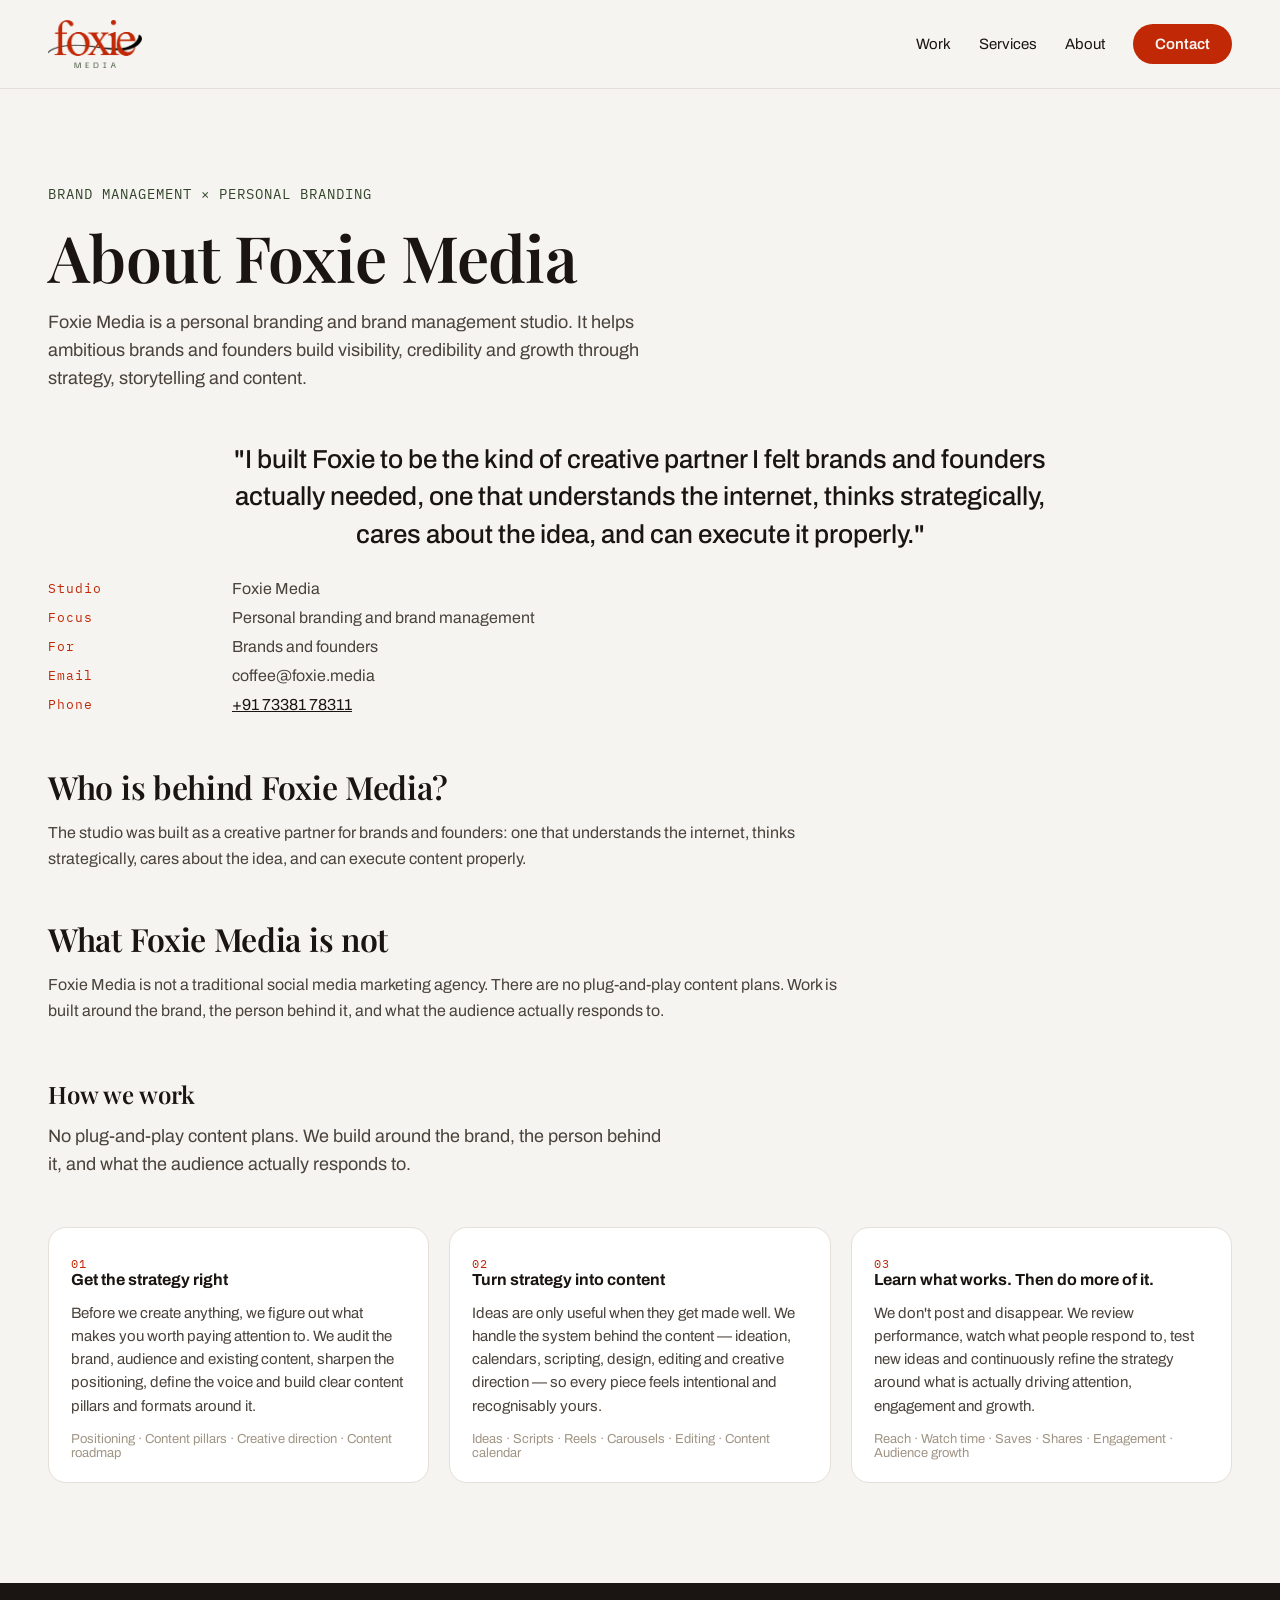
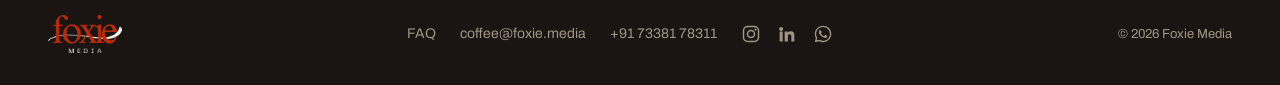
==== commit b1eceded: "Remove the +91 88615 96468 number from the site Taken out of all 23 places it appeared, not just the" ====
--- a/about.html
+++ b/about.html
@@ -12,14 +12,14 @@
 <meta property="og:type" content="profile">
 <meta property="og:site_name" content="Foxie Media">
 <meta property="og:locale" content="en_IN">
-<meta property="og:title" content="About Foxie Media — Founded by Varsha Sangolli">
-<meta property="og:description" content="Led by Varsha Sangolli. Strategy, storytelling and content for brands and founders.">
+<meta property="og:title" content="Foxie Media">
+<meta property="og:description" content="A personal branding and brand management studio. Strategy, storytelling and content.">
 <meta property="og:url" content="https://foxie.media/about">
-<meta property="og:image" content="https://foxie.media/og-image.png">
+<meta property="og:image" content="https://foxie.media/og-image.png?v=3">
 <meta name="twitter:card" content="summary_large_image">
-<meta name="twitter:title" content="About Foxie Media — Founded by Varsha Sangolli">
-<meta name="twitter:description" content="Led by Varsha Sangolli. Strategy, storytelling and content for brands and founders.">
-<meta name="twitter:image" content="https://foxie.media/og-image.png">
+<meta name="twitter:title" content="Foxie Media">
+<meta name="twitter:description" content="A personal branding and brand management studio. Strategy, storytelling and content.">
+<meta name="twitter:image" content="https://foxie.media/og-image.png?v=3">
 <link rel="icon" type="image/png" sizes="192x192" href="/favicon.png">
 <link rel="stylesheet" href="/site.css">
 <link rel="preconnect" href="https://fonts.googleapis.com">
@@ -35,7 +35,7 @@
       "url": "https://foxie.media/",
       "logo": "https://foxie.media/favicon.png",
       "email": "coffee@foxie.media",
-      "telephone": ["+917338178311", "+918861596468"],
+      "telephone": "+917338178311",
       "description": "Foxie Media is a personal branding and brand management studio founded by Varsha Sangolli.",
       "founder": { "@id": "https://foxie.media/#varsha" },
       "sameAs": [
@@ -108,7 +108,7 @@
     <dt>Email</dt>
     <dd>coffee@foxie.media</dd>
     <dt>Phone</dt>
-    <dd><a href="tel:+917338178311">+91 73381 78311</a><span class="sep"> · </span><a href="tel:+918861596468">+91 88615 96468</a></dd>
+    <dd><a href="tel:+917338178311">+91 73381 78311</a></dd>
   </dl>
   <div class="prose">
     <h2>Who is behind Foxie Media?</h2>
@@ -129,7 +129,7 @@
   <div class="foot-links">
     <a href="/faq">FAQ</a>
     <span>coffee@foxie.media</span>
-    <span class="foot-phones"><a href="tel:+917338178311">+91 73381 78311</a><span class="sep"> · </span><a href="tel:+918861596468">+91 88615 96468</a></span>
+    <span class="foot-phones"><a href="tel:+917338178311">+91 73381 78311</a></span>
     <span class="socials"><a href="https://www.instagram.com/hey.varshh/" target="_blank" rel="noopener" aria-label="Foxie Media on Instagram" title="Instagram"><svg viewBox="0 0 24 24" aria-hidden="true" focusable="false"><rect x="3" y="3" width="18" height="18" rx="5" fill="none" stroke="currentColor" stroke-width="1.8"/><circle cx="12" cy="12" r="4.2" fill="none" stroke="currentColor" stroke-width="1.8"/><circle cx="17.4" cy="6.6" r="1.3" fill="currentColor"/></svg></a><a href="https://www.linkedin.com/in/varsha-sangolli-177542349" target="_blank" rel="noopener" aria-label="Foxie Media on LinkedIn" title="LinkedIn"><svg viewBox="0 0 24 24" aria-hidden="true" focusable="false"><path fill="currentColor" d="M4.98 3.5a2.5 2.5 0 1 1 0 5 2.5 2.5 0 0 1 0-5zM3.2 9h3.6v12H3.2zM9.2 9h3.45v1.65h.05c.5-.9 1.75-1.9 3.6-1.9 3.85 0 4.5 2.2 4.5 5.15V21h-3.6v-5.6c0-1.35-.03-3.1-1.9-3.1-1.9 0-2.2 1.45-2.2 2.99V21H9.2z"/></svg></a><a href="https://wa.me/917338178311" target="_blank" rel="noopener" aria-label="Message Foxie Media on WhatsApp" title="WhatsApp"><svg viewBox="0 0 24 24" aria-hidden="true" focusable="false"><path fill="currentColor" d="M12.04 2C6.58 2 2.13 6.45 2.13 11.91c0 1.75.46 3.45 1.32 4.95L2 22l5.25-1.38a9.9 9.9 0 0 0 4.79 1.22c5.46 0 9.91-4.45 9.91-9.91 0-2.65-1.03-5.14-2.9-7.01A9.82 9.82 0 0 0 12.04 2zm0 18.15a8.2 8.2 0 0 1-4.2-1.15l-.3-.18-3.12.82.83-3.04-.2-.31a8.16 8.16 0 0 1-1.26-4.38c0-4.54 3.7-8.23 8.25-8.23 2.2 0 4.27.86 5.83 2.42a8.19 8.19 0 0 1 2.41 5.82c0 4.54-3.7 8.23-8.24 8.23zm4.52-6.16c-.25-.12-1.47-.72-1.69-.81-.23-.08-.39-.12-.56.13-.16.24-.64.8-.79.97-.14.16-.29.18-.54.06-.25-.13-1.05-.39-1.99-1.23-.74-.66-1.23-1.47-1.38-1.72-.14-.25-.01-.38.11-.5.11-.11.25-.29.37-.43.13-.15.17-.25.25-.41.08-.17.04-.31-.02-.43-.06-.12-.56-1.34-.76-1.84-.2-.48-.4-.42-.56-.43h-.48c-.17 0-.43.06-.66.31-.22.25-.86.85-.86 2.07 0 1.22.89 2.4 1.01 2.56.12.17 1.75 2.67 4.23 3.74.59.26 1.05.41 1.41.52.59.19 1.13.16 1.56.1.48-.07 1.47-.6 1.68-1.18.21-.58.21-1.07.14-1.18-.06-.1-.22-.17-.47-.29z"/></svg></a></span>
   </div>
   <div style="font-size:13px">© 2026 Foxie Media</div>
--- a/site.css
+++ b/site.css
@@ -118,9 +118,7 @@
 .wa-field input::placeholder, .wa-field textarea::placeholder { color: var(--muted); }
 .wa-field input:focus, .wa-field textarea:focus { outline: none; border-color: var(--ink); }
 .wa-field.is-invalid input, .wa-field.is-invalid textarea { border-color: var(--ink); box-shadow: 0 0 0 3px rgba(26,21,18,.25); }
-.wa-choice { border: 0; padding: 0; margin: 0 0 16px; }
-.wa-choice label { display: inline-flex; align-items: center; gap: 8px; margin-right: 20px; font-size: 16px; cursor: pointer; }
-.wa-choice input { accent-color: var(--ink); width: 18px; height: 18px; }
+.wa-opt { opacity: .6; letter-spacing: 0; }
 .wa-error { margin: 0 0 14px; font-size: 15px; font-weight: 600; }
 .wa-submit { font: inherit; font-size: 18px; font-weight: 600; cursor: pointer; border: 0; background: var(--paper); color: var(--ink); padding: 18px 40px; border-radius: var(--r-pill); }
 .wa-submit:hover { background: var(--ink); color: var(--paper); }
@@ -149,9 +147,7 @@
 }
 @media (max-width: 760px) {
   footer { flex-direction: column; gap: 20px; }
-  .foot-phones { display: flex; flex-direction: column; gap: 4px; }
-  .foot-phones .sep { display: none; }
-}
+  }
 
 /* --- Micro-interaction & focus: considered states rather than none --- */
 a, button, .btn, .wa-submit, .logo-chip, .work-card, .socials a, input, textarea {
